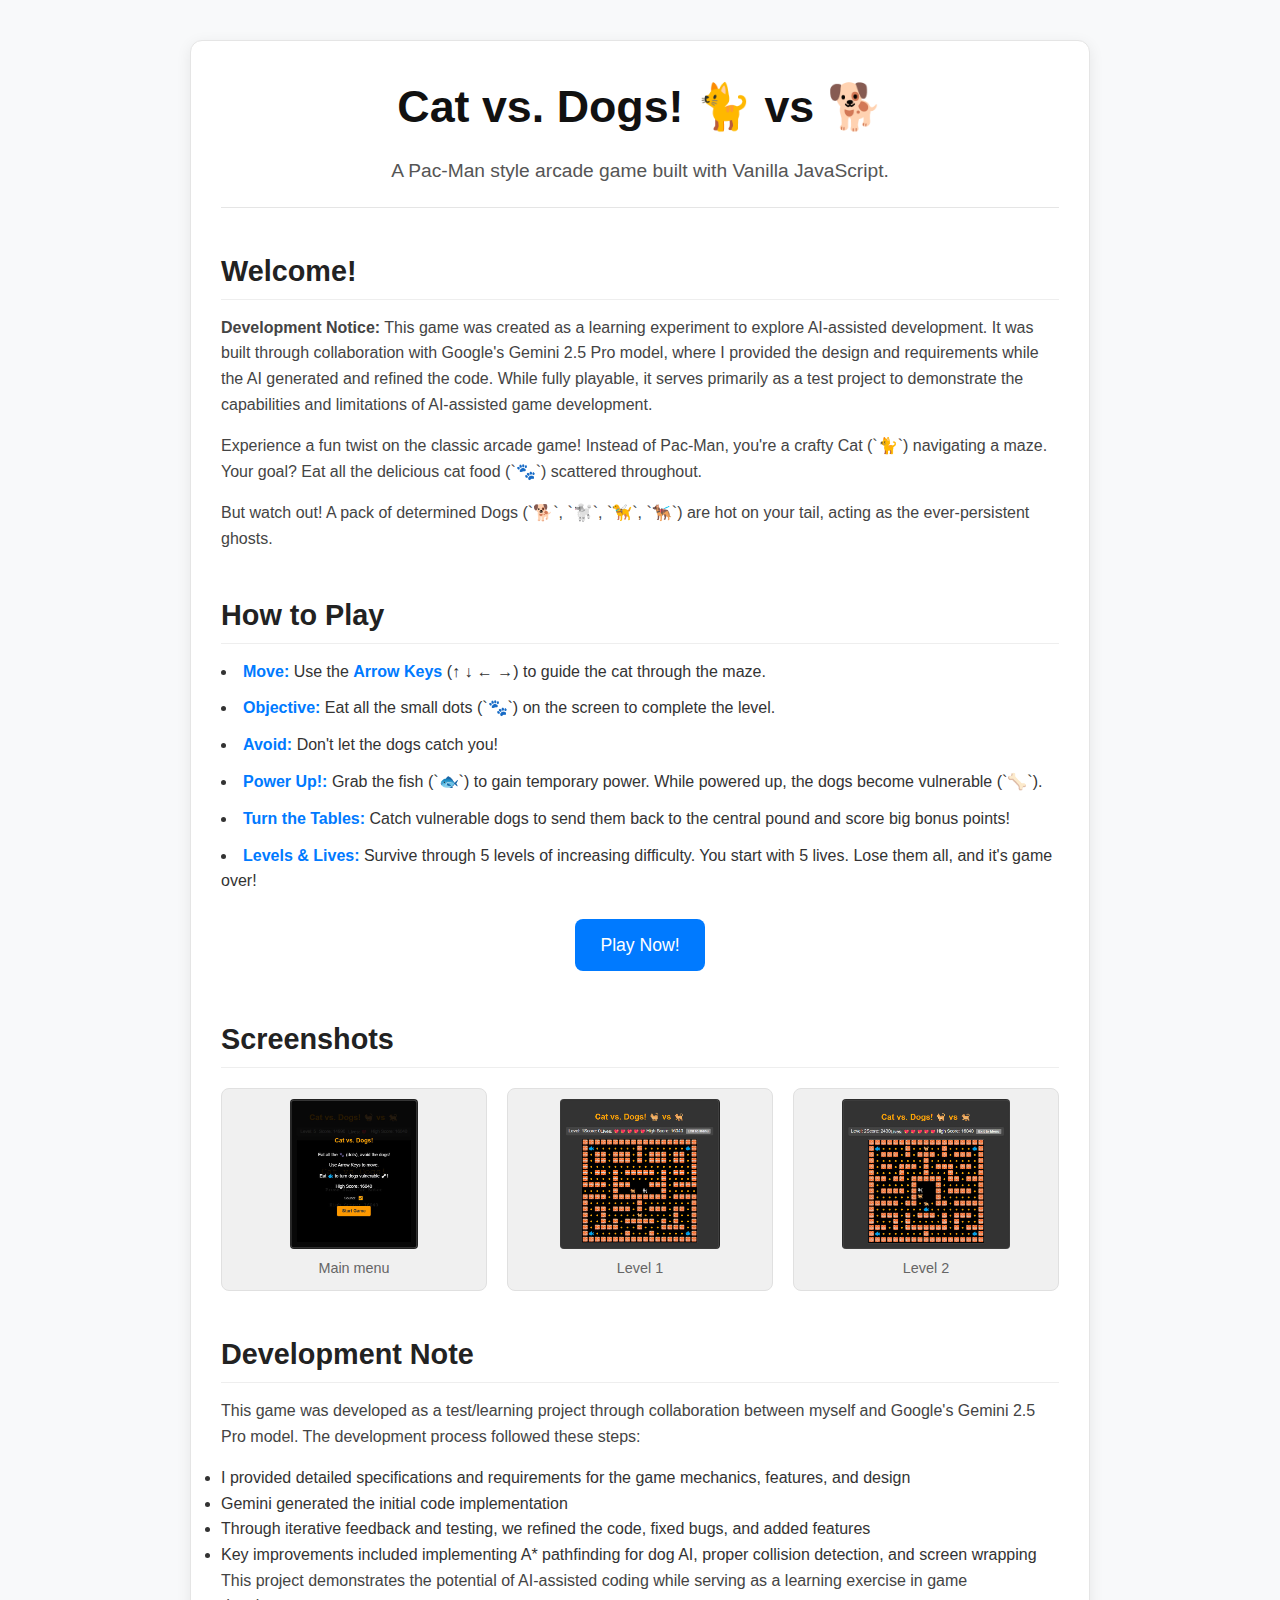
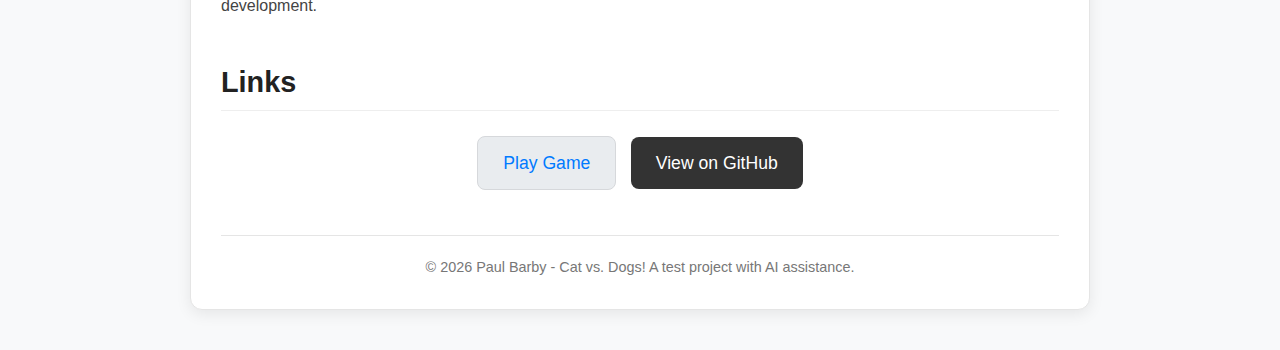
==== index.html @ 6b04c6e1 "restructure" ====
<!DOCTYPE html>
<html lang="en">
<head>
    <meta charset="UTF-8">
    <meta name="viewport" content="width=device-width, initial-scale=1.0">
    <title>Cat vs. Dogs! - JavaScript Game</title>
    <link rel="stylesheet" href="style.css">
</head>
<body>

    <div class="container">
        <header>
            <h1>Cat vs. Dogs! 🐈 vs 🐕</h1>
            <p class="tagline">A Pac-Man style arcade game built with Vanilla JavaScript.</p>
        </header>

        <main>
            <section id="intro">
                <h2>Welcome!</h2>
                <div class="development-notice">
                    <p><strong>Development Notice:</strong> This game was created as a learning experiment to explore AI-assisted development. It was built through collaboration with Google's Gemini 2.5 Pro model, where I provided the design and requirements while the AI generated and refined the code. While fully playable, it serves primarily as a test project to demonstrate the capabilities and limitations of AI-assisted game development.</p>
                </div>
                <p>Experience a fun twist on the classic arcade game! Instead of Pac-Man, you're a crafty Cat (`🐈`) navigating a maze. Your goal? Eat all the delicious cat food (`🐾`) scattered throughout.</p>
                <p>But watch out! A pack of determined Dogs (`🐕`, `🐩`, `🦮`, `🐕‍🦺`) are hot on your tail, acting as the ever-persistent ghosts.</p>
            </section>

            <section id="gameplay">
                <h2>How to Play</h2>
                <ul>
                    <li><strong>Move:</strong> Use the <strong>Arrow Keys</strong> (↑ ↓ ← →) to guide the cat through the maze.</li>
                    <li><strong>Objective:</strong> Eat all the small dots (`🐾`) on the screen to complete the level.</li>
                    <li><strong>Avoid:</strong> Don't let the dogs catch you!</li>
                    <li><strong>Power Up!:</strong> Grab the fish (`🐟`) to gain temporary power. While powered up, the dogs become vulnerable (`🦴`).</li>
                    <li><strong>Turn the Tables:</strong> Catch vulnerable dogs to send them back to the central pound and score big bonus points!</li>
                    <li><strong>Levels & Lives:</strong> Survive through 5 levels of increasing difficulty. You start with 5 lives. Lose them all, and it's game over!</li>
                </ul>
                 <div class="controls">
                    <a href="cat_vs_dog_v2.html" class="button play-button">Play Now!</a>
                </div>
            </section>

            <section id="screenshots">
                <h2>Screenshots</h2>
                <div class="screenshot-gallery">
                    <div class="img-placeholder">
                        <img src="assets/screenshot1.jpg" alt="Main menu">
                        <span>Main menu</span>
                    </div>
                    <div class="img-placeholder">
                         <img src="assets/screenshot2.jpg" alt="Level 1">
                        <span>Level 1</span>
                    </div>
                    <div class="img-placeholder">
                        <img src="assets/screenshot3.jpg" alt="Level 2">
                        <span>Level 2</span>
                    </div>
                </div>
            </section>

             <section id="development">
                <h2>Development Note</h2>
                <p>This game was developed as a test/learning project through collaboration between myself and Google's Gemini 2.5 Pro model. The development process followed these steps:</p>
                <ul>
                    <li>I provided detailed specifications and requirements for the game mechanics, features, and design</li>
                    <li>Gemini generated the initial code implementation</li>
                    <li>Through iterative feedback and testing, we refined the code, fixed bugs, and added features</li>
                    <li>Key improvements included implementing A* pathfinding for dog AI, proper collision detection, and screen wrapping</li>
                </ul>
                <p>This project demonstrates the potential of AI-assisted coding while serving as a learning exercise in game development.</p>
            </section>

            <section id="links">
                 <h2>Links</h2>
                 <div class="controls">
                     <a href="cat_vs_dog_v2.html" class="button play-button-alt">Play Game</a>
                     <a href="https://github.com/paulbarby/cat-vs-dogs" class="button github-button" target="_blank" rel="noopener noreferrer">View on GitHub</a>
                 </div>
            </section>
        </main>

        <footer>
            <p>© <span id="year"></span> Paul Barby - Cat vs. Dogs! A test project with AI assistance.</p>
        </footer>
    </div>

    <script>
        // Simple script to update the year dynamically
        document.getElementById('year').textContent = new Date().getFullYear();
    </script>

</body>
</html>
---- style.css ----
/* General Reset & Body */
* {
    box-sizing: border-box;
    margin: 0;
    padding: 0;
}

body {
    font-family: -apple-system, BlinkMacSystemFont, "Segoe UI", Roboto, Helvetica, Arial, sans-serif;
    line-height: 1.6;
    color: #333;
    background-color: #f8f9fa; /* Slightly off-white background */
    padding: 20px;
}

/* Container */
.container {
    max-width: 900px;
    margin: 20px auto;
    padding: 30px;
    background-color: #ffffff;
    border-radius: 12px; /* iOS-like rounded corners */
    box-shadow: 0 4px 15px rgba(0, 0, 0, 0.08); /* Subtle shadow */
    border: 1px solid #e5e5e5; /* Subtle border */
}

/* Header */
header {
    text-align: center;
    margin-bottom: 40px;
    padding-bottom: 20px;
    border-bottom: 1px solid #e5e5e5;
}

header h1 {
    font-size: 2.8em;
    color: #111;
    margin-bottom: 0.3em;
}

header .tagline {
    font-size: 1.2em;
    color: #555;
}

/* Main Content Sections */
main section {
    margin-bottom: 40px;
}

main h2 {
    font-size: 1.8em;
    color: #222;
    margin-bottom: 15px;
    padding-bottom: 5px;
    border-bottom: 1px solid #eee;
}

main p {
    margin-bottom: 1em;
    color: #444;
}

/* Gameplay List */
#gameplay ul {
    list-style-position: inside;
    padding-left: 0; /* Remove default padding */
    margin-bottom: 20px;
}

#gameplay li {
    margin-bottom: 0.7em;
}

#gameplay strong {
    color: #007aff; /* iOS blue for emphasis */
}

/* Buttons & Controls */
.controls {
    text-align: center;
    margin-top: 20px;
}

.button {
    display: inline-block;
    padding: 12px 25px;
    font-size: 1.1em;
    font-weight: 500;
    text-decoration: none;
    border-radius: 8px; /* Rounded corners */
    transition: background-color 0.2s ease, transform 0.1s ease;
    cursor: pointer;
    border: none;
    margin: 5px;
}

.button:active {
    transform: scale(0.98); /* Press effect */
}

.play-button {
    background-color: #007aff; /* iOS blue */
    color: #ffffff;
}
.play-button:hover {
    background-color: #005ecb;
}

.play-button-alt { /* Secondary play button style */
     background-color: #e9ecef;
     color: #007aff;
     border: 1px solid #d6d8db;
}
.play-button-alt:hover {
    background-color: #d6d8db;
}


.github-button {
    background-color: #333;
    color: #ffffff;
}
.github-button:hover {
    background-color: #555;
}

/* Screenshot Section */
.screenshot-gallery {
    display: grid;
    grid-template-columns: repeat(auto-fit, minmax(200px, 1fr)); /* Responsive grid */
    gap: 20px;
    margin-top: 20px;
}

.img-placeholder {
    border: 1px solid #e0e0e0;
    background-color: #f0f0f0;
    border-radius: 8px;
    display: flex;
    flex-direction: column; /* Stack image and text */
    align-items: center;
    justify-content: center; /* Center text vertically if no image */
    text-align: center;
    padding: 10px;
    min-height: 150px; /* Ensure placeholder has some height */
    overflow: hidden; /* Contain image */
}

.img-placeholder img {
    max-width: 100%;
    max-height: 150px; /* Limit image height within placeholder */
    display: block; /* Remove extra space below image */
    margin-bottom: 8px; /* Space between image and text */
    border-radius: 4px;
}


.img-placeholder span {
    font-size: 0.9em;
    color: #666;
}

/* Note for placeholders */
.placeholder-note {
    font-size: 0.85em;
    color: #888;
    text-align: center;
    margin-top: 15px;
    font-style: italic;
}

/* Footer */
footer {
    text-align: center;
    margin-top: 40px;
    padding-top: 20px;
    border-top: 1px solid #e5e5e5;
    font-size: 0.9em;
    color: #777;
}

/* Responsive Adjustments (Optional Simple Example) */
@media (max-width: 600px) {
    header h1 {
        font-size: 2.2em;
    }
    .container {
        padding: 20px;
    }
    .button {
        padding: 10px 18px;
        font-size: 1em;
        display: block; /* Stack buttons on small screens */
        width: 80%;
        margin-left: auto;
        margin-right: auto;
    }
}
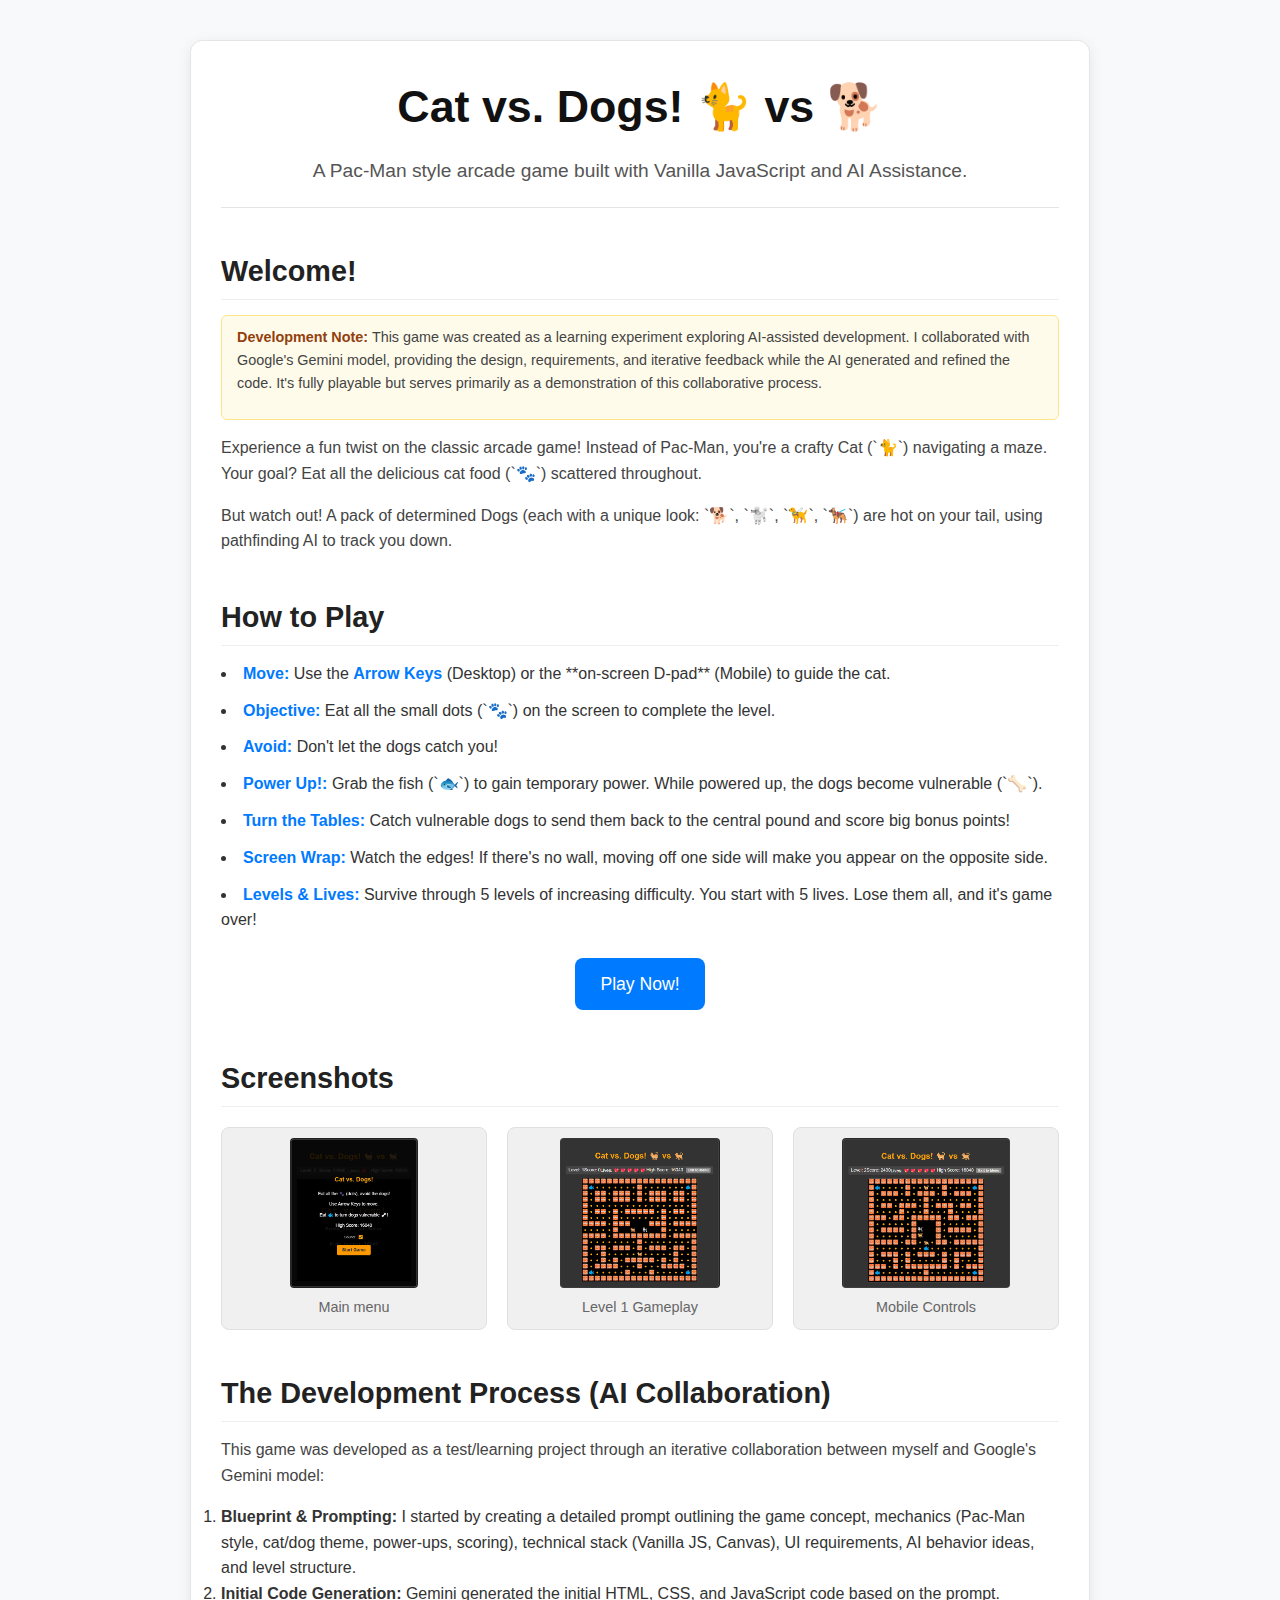
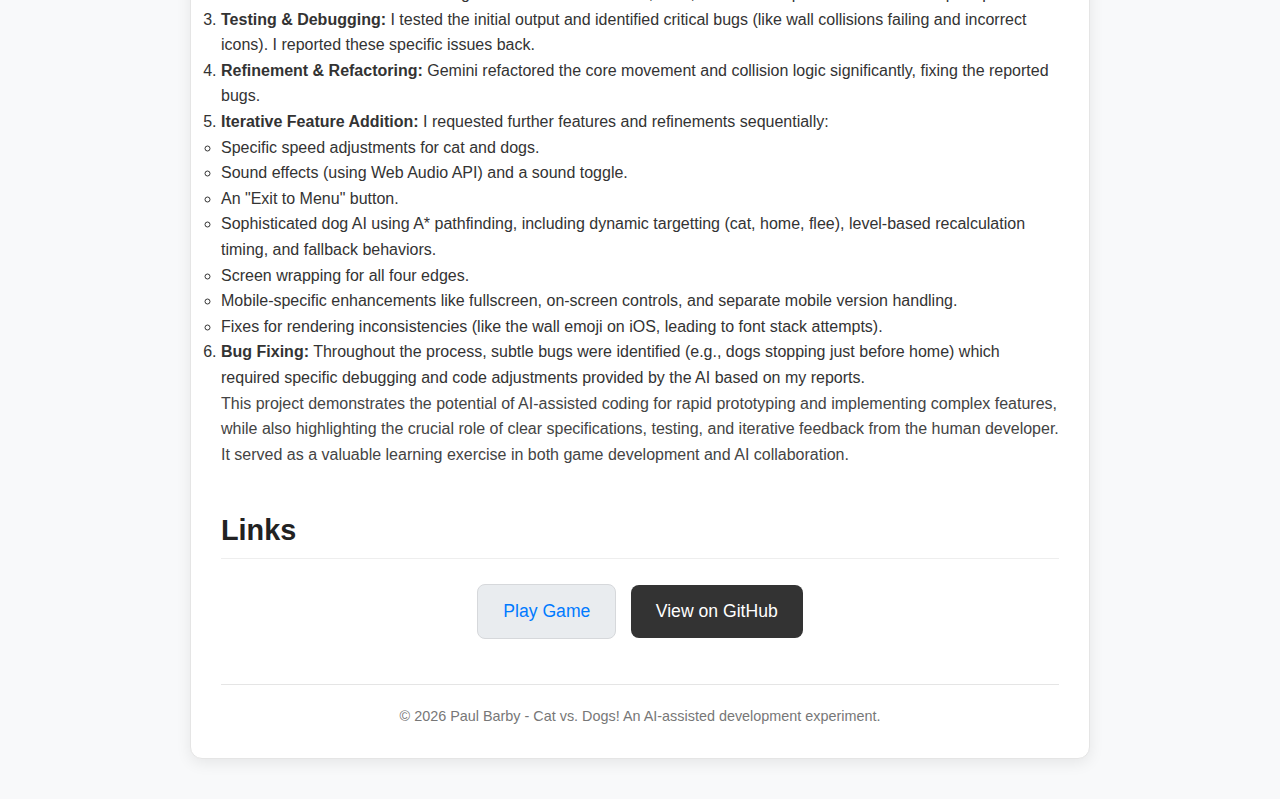
==== commit 01da10c6: "updated index page with development notes" ====
--- a/index.html
+++ b/index.html
@@ -5,88 +5,158 @@
     <meta name="viewport" content="width=device-width, initial-scale=1.0">
     <title>Cat vs. Dogs! - JavaScript Game</title>
     <link rel="stylesheet" href="style.css">
+    <script>
+        // Mobile detection function (simple version)
+        function isMobileDevice() {
+            // Basic check, adjust if needed for more accuracy
+            return /Android|webOS|iPhone|iPad|iPod|BlackBerry|IEMobile|Opera Mini/i.test(navigator.userAgent);
+        }
+
+        // Function to get appropriate game URL
+        function getGameUrl() {
+            // *** IMPORTANT: Update these filenames if yours are different ***
+            return isMobileDevice() ? 'mobile.html' : 'game/index.html';
+        }
+
+        // Function to handle play button clicks
+        function handlePlayClick(event) {
+            event.preventDefault(); // Prevent default link behavior
+            window.location.href = getGameUrl(); // Redirect to the correct game version
+        }
+
+        // Add click handlers when document loads
+        document.addEventListener('DOMContentLoaded', () => {
+            const playButtons = document.querySelectorAll('.play-button, .play-button-alt');
+            playButtons.forEach(button => {
+                // Ensure we remove any previous listeners if script runs multiple times (unlikely here but good practice)
+                button.removeEventListener('click', handlePlayClick);
+                button.addEventListener('click', handlePlayClick);
+            });
+
+            // Update footer year
+            const yearSpan = document.getElementById('year');
+            if (yearSpan) {
+                yearSpan.textContent = new Date().getFullYear();
+            }
+        });
+    </script>
+    <style>
+        /* Optional: Simple style for the development notice */
+        .development-notice {
+            background-color: #fffbeb; /* Light yellow */
+            border: 1px solid #fde68a; /* Yellow border */
+            border-radius: 6px;
+            padding: 10px 15px;
+            margin: 15px 0;
+            font-size: 0.9em;
+            color: #713f12; /* Darker text */
+        }
+        .development-notice strong {
+            color: #92400e;
+        }
+    </style>
 </head>
 <body>
 
     <div class="container">
         <header>
             <h1>Cat vs. Dogs! 🐈 vs 🐕</h1>
-            <p class="tagline">A Pac-Man style arcade game built with Vanilla JavaScript.</p>
+            <p class="tagline">A Pac-Man style arcade game built with Vanilla JavaScript and AI Assistance.</p> 
         </header>
 
         <main>
             <section id="intro">
                 <h2>Welcome!</h2>
+
+               
                 <div class="development-notice">
-                    <p><strong>Development Notice:</strong> This game was created as a learning experiment to explore AI-assisted development. It was built through collaboration with Google's Gemini 2.5 Pro model, where I provided the design and requirements while the AI generated and refined the code. While fully playable, it serves primarily as a test project to demonstrate the capabilities and limitations of AI-assisted game development.</p>
+                    <p><strong>Development Note:</strong> This game was created as a learning experiment exploring AI-assisted development. I collaborated with Google's Gemini model, providing the design, requirements, and iterative feedback while the AI generated and refined the code. It's fully playable but serves primarily as a demonstration of this collaborative process.</p>
                 </div>
+               
+
                 <p>Experience a fun twist on the classic arcade game! Instead of Pac-Man, you're a crafty Cat (`🐈`) navigating a maze. Your goal? Eat all the delicious cat food (`🐾`) scattered throughout.</p>
-                <p>But watch out! A pack of determined Dogs (`🐕`, `🐩`, `🦮`, `🐕‍🦺`) are hot on your tail, acting as the ever-persistent ghosts.</p>
+                <p>But watch out! A pack of determined Dogs (each with a unique look: `🐕`, `🐩`, `🦮`, `🐕‍🦺`) are hot on your tail, using pathfinding AI to track you down.</p> 
             </section>
 
             <section id="gameplay">
                 <h2>How to Play</h2>
                 <ul>
-                    <li><strong>Move:</strong> Use the <strong>Arrow Keys</strong> (↑ ↓ ← →) to guide the cat through the maze.</li>
+                    <li><strong>Move:</strong> Use the <strong>Arrow Keys</strong> (Desktop) or the **on-screen D-pad** (Mobile) to guide the cat.</li>
                     <li><strong>Objective:</strong> Eat all the small dots (`🐾`) on the screen to complete the level.</li>
                     <li><strong>Avoid:</strong> Don't let the dogs catch you!</li>
                     <li><strong>Power Up!:</strong> Grab the fish (`🐟`) to gain temporary power. While powered up, the dogs become vulnerable (`🦴`).</li>
                     <li><strong>Turn the Tables:</strong> Catch vulnerable dogs to send them back to the central pound and score big bonus points!</li>
+                    <li><strong>Screen Wrap:</strong> Watch the edges! If there's no wall, moving off one side will make you appear on the opposite side.</li> 
                     <li><strong>Levels & Lives:</strong> Survive through 5 levels of increasing difficulty. You start with 5 lives. Lose them all, and it's game over!</li>
                 </ul>
                  <div class="controls">
-                    <a href="cat_vs_dog_v2.html" class="button play-button">Play Now!</a>
-                </div>
+                   
+                    <a href="#" class="button play-button">Play Now!</a>
+                 </div>
             </section>
 
             <section id="screenshots">
                 <h2>Screenshots</h2>
                 <div class="screenshot-gallery">
+                    
                     <div class="img-placeholder">
                         <img src="assets/screenshot1.jpg" alt="Main menu">
                         <span>Main menu</span>
                     </div>
                     <div class="img-placeholder">
-                         <img src="assets/screenshot2.jpg" alt="Level 1">
-                        <span>Level 1</span>
+                         <img src="assets/screenshot2.jpg" alt="Level 1 Gameplay">
+                        <span>Level 1 Gameplay</span>
                     </div>
                     <div class="img-placeholder">
-                        <img src="assets/screenshot3.jpg" alt="Level 2">
-                        <span>Level 2</span>
+                        <img src="assets/screenshot3.jpg" alt="Mobile Controls">
+                        <span>Mobile Controls</span> 
                     </div>
                 </div>
             </section>
 
-             <section id="development">
-                <h2>Development Note</h2>
-                <p>This game was developed as a test/learning project through collaboration between myself and Google's Gemini 2.5 Pro model. The development process followed these steps:</p>
-                <ul>
-                    <li>I provided detailed specifications and requirements for the game mechanics, features, and design</li>
-                    <li>Gemini generated the initial code implementation</li>
-                    <li>Through iterative feedback and testing, we refined the code, fixed bugs, and added features</li>
-                    <li>Key improvements included implementing A* pathfinding for dog AI, proper collision detection, and screen wrapping</li>
-                </ul>
-                <p>This project demonstrates the potential of AI-assisted coding while serving as a learning exercise in game development.</p>
+            
+             <section id="development-process">
+                <h2>The Development Process (AI Collaboration)</h2>
+                <p>This game was developed as a test/learning project through an iterative collaboration between myself and Google's Gemini model:</p>
+                <ol> 
+                    <li><strong>Blueprint & Prompting:</strong> I started by creating a detailed prompt outlining the game concept, mechanics (Pac-Man style, cat/dog theme, power-ups, scoring), technical stack (Vanilla JS, Canvas), UI requirements, AI behavior ideas, and level structure.</li>
+                    <li><strong>Initial Code Generation:</strong> Gemini generated the initial HTML, CSS, and JavaScript code based on the prompt.</li>
+                    <li><strong>Testing & Debugging:</strong> I tested the initial output and identified critical bugs (like wall collisions failing and incorrect icons). I reported these specific issues back.</li>
+                    <li><strong>Refinement & Refactoring:</strong> Gemini refactored the core movement and collision logic significantly, fixing the reported bugs.</li>
+                    <li><strong>Iterative Feature Addition:</strong> I requested further features and refinements sequentially:
+                        <ul>
+                            <li>Specific speed adjustments for cat and dogs.</li>
+                            <li>Sound effects (using Web Audio API) and a sound toggle.</li>
+                            <li>An "Exit to Menu" button.</li>
+                            <li>Sophisticated dog AI using A* pathfinding, including dynamic targetting (cat, home, flee), level-based recalculation timing, and fallback behaviors.</li>
+                            <li>Screen wrapping for all four edges.</li>
+                            <li>Mobile-specific enhancements like fullscreen, on-screen controls, and separate mobile version handling.</li>
+                            <li>Fixes for rendering inconsistencies (like the wall emoji on iOS, leading to font stack attempts).</li>
+                        </ul>
+                    </li>
+                     <li><strong>Bug Fixing:</strong> Throughout the process, subtle bugs were identified (e.g., dogs stopping just before home) which required specific debugging and code adjustments provided by the AI based on my reports.</li>
+                </ol>
+                <p>This project demonstrates the potential of AI-assisted coding for rapid prototyping and implementing complex features, while also highlighting the crucial role of clear specifications, testing, and iterative feedback from the human developer. It served as a valuable learning exercise in both game development and AI collaboration.</p>
             </section>
+           
+
 
             <section id="links">
                  <h2>Links</h2>
                  <div class="controls">
-                     <a href="cat_vs_dog_v2.html" class="button play-button-alt">Play Game</a>
+                     <a href="#" class="button play-button-alt">Play Game</a> 
                      <a href="https://github.com/paulbarby/cat-vs-dogs" class="button github-button" target="_blank" rel="noopener noreferrer">View on GitHub</a>
                  </div>
             </section>
         </main>
 
         <footer>
-            <p>© <span id="year"></span> Paul Barby - Cat vs. Dogs! A test project with AI assistance.</p>
+            
+            <p>© <span id="year"></span> Paul Barby - Cat vs. Dogs! An AI-assisted development experiment.</p>
         </footer>
     </div>
 
-    <script>
-        // Simple script to update the year dynamically
-        document.getElementById('year').textContent = new Date().getFullYear();
-    </script>
+    <script> document.getElementById('year').textContent = new Date().getFullYear(); </script>
 
 </body>
 </html>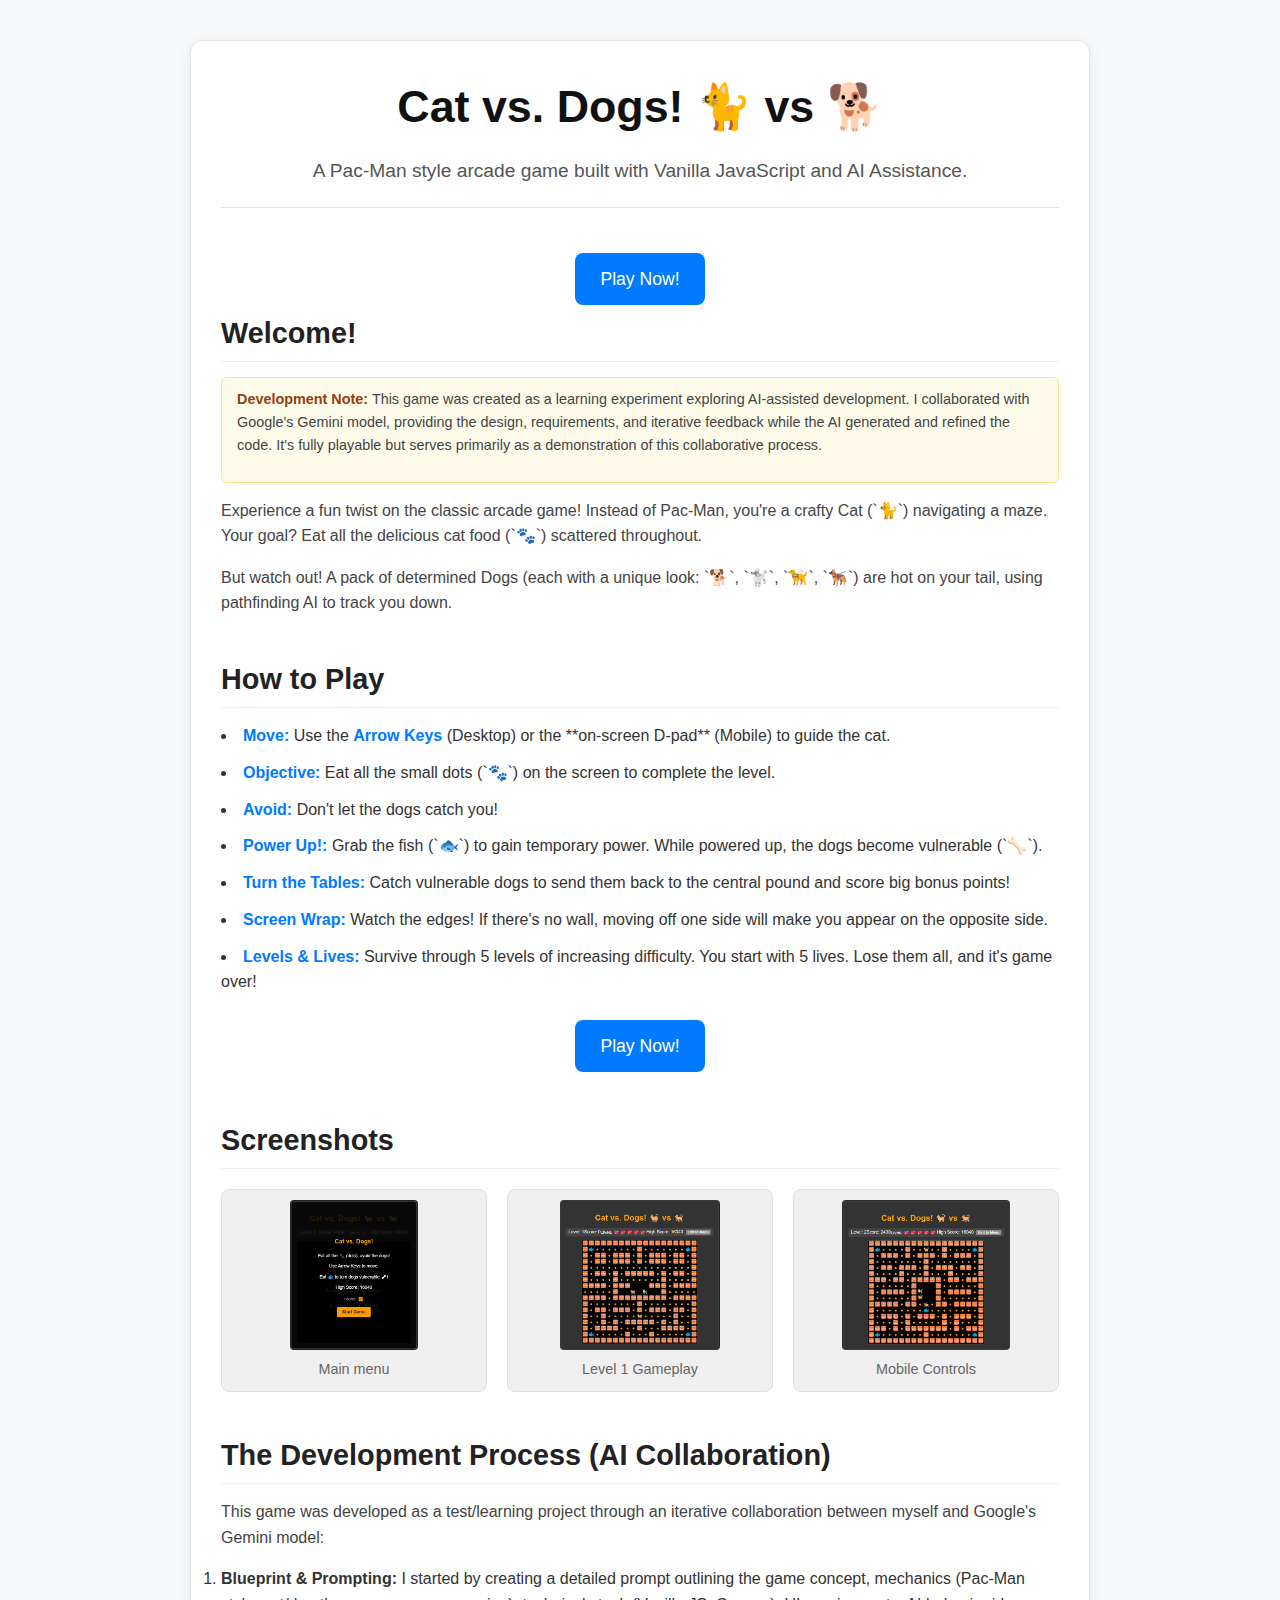
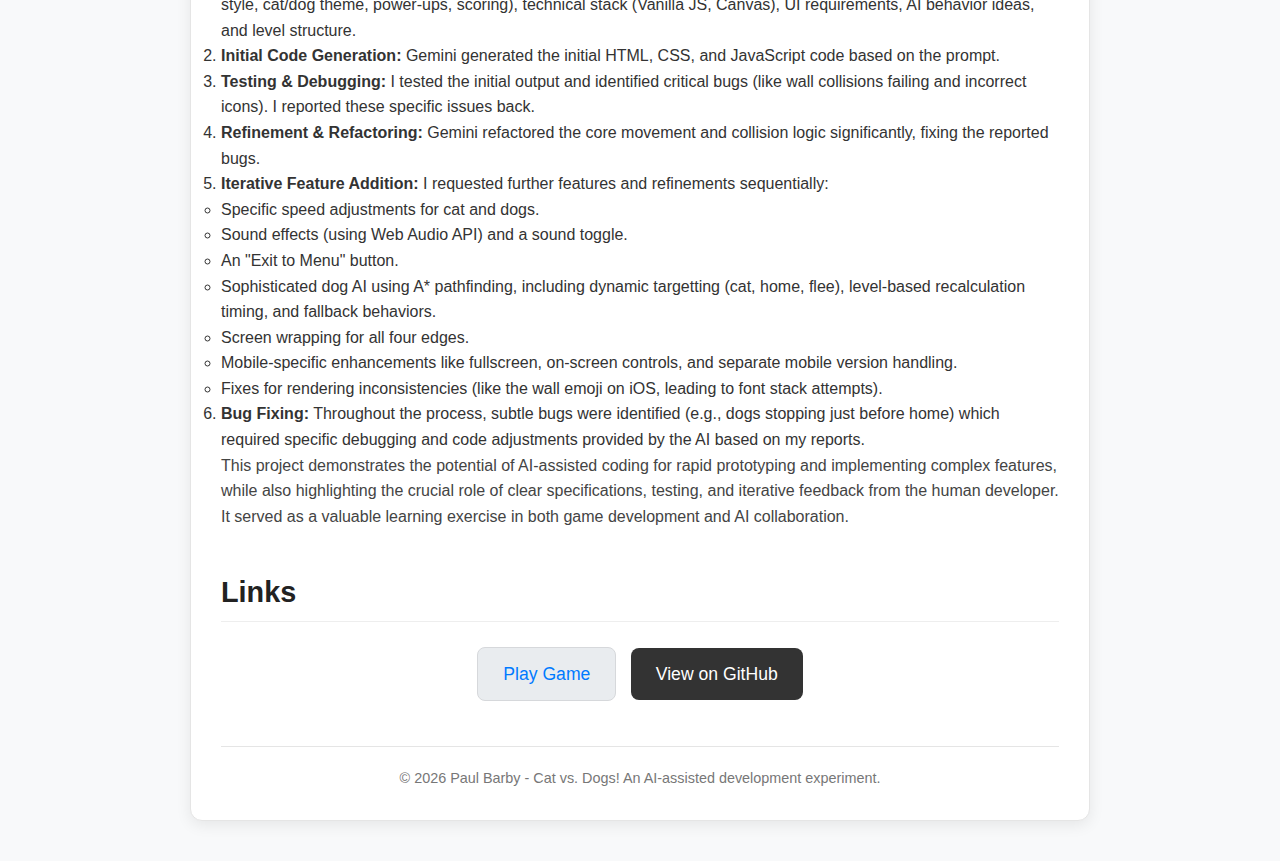
==== commit a0e2593b: "move play now button to top of page" ====
--- a/index.html
+++ b/index.html
@@ -66,6 +66,12 @@
 
         <main>
             <section id="intro">
+
+                <div class="controls">
+                   
+                    <a href="#" class="button play-button">Play Now!</a>
+                 </div>
+
                 <h2>Welcome!</h2>
 
                
